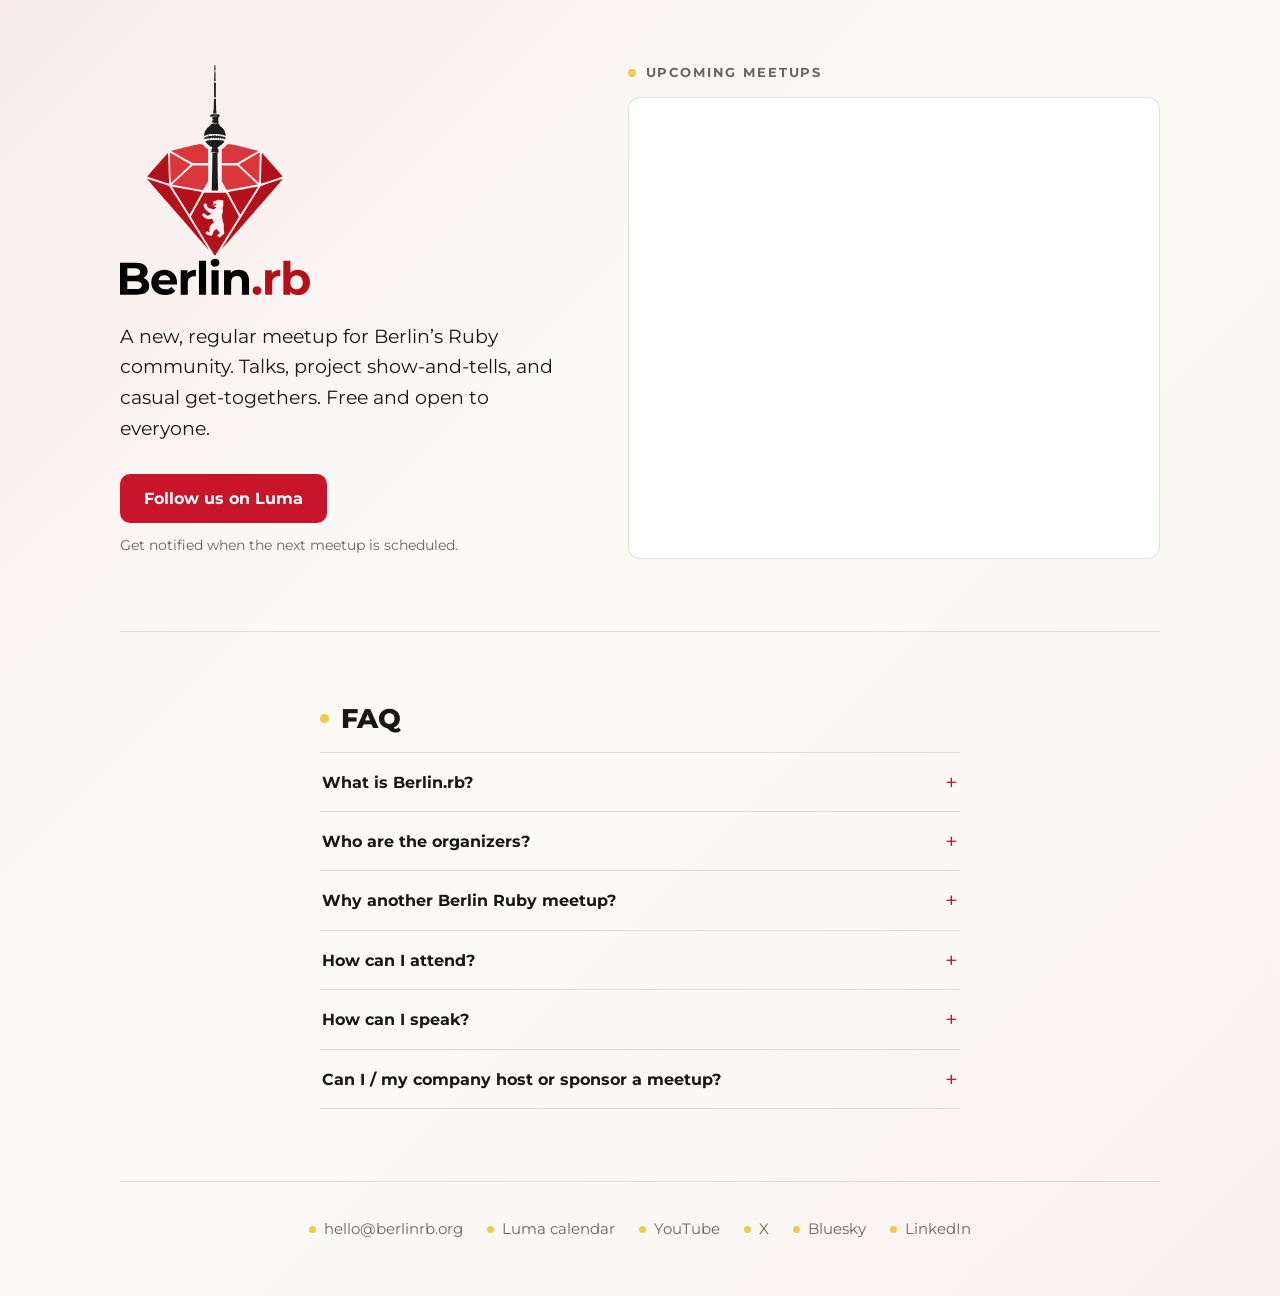
==== index.html @ 0fd2ea1f "Socials" ====
<!doctype html>
<html lang="en">
  <head>
    <meta charset="utf-8">
    <meta name="viewport" content="width=device-width, initial-scale=1">
    <title>Berlin.rb</title>
    <meta name="description" content="Berlin.rb is a new, regular meetup for Berlin's Ruby community. Talks, project show-and-tells, and casual get-togethers. Free and open to everyone.">
    <link rel="icon" href="assets/logo.svg" type="image/svg+xml">
    <!-- Privacy-friendly analytics by Plausible -->
    <script async src="https://stats.paolino.me/js/pa-qYMtzApqYH7-B10ozGrEh.js"></script>
    <script>
      window.plausible=window.plausible||function(){(plausible.q=plausible.q||[]).push(arguments)},plausible.init=plausible.init||function(i){plausible.o=i||{}};
      plausible.init()
    </script>
    <link rel="preconnect" href="https://fonts.googleapis.com">
    <link rel="preconnect" href="https://fonts.gstatic.com" crossorigin>
    <link href="https://fonts.googleapis.com/css2?family=Montserrat:wght@400;700;800&amp;display=swap" rel="stylesheet">
    <link rel="stylesheet" href="styles.css">
  </head>
  <body>
    <main>
      <section class="hero">
        <div class="intro">
          <h1 class="mark"><img class="logo" src="assets/logo.svg" alt="Berlin.rb"></h1>
          <p class="lead">A new, regular meetup for Berlin&rsquo;s Ruby community. Talks, project show-and-tells, and casual get-togethers. Free and open to everyone.</p>
          <div class="actions">
            <a class="button" href="https://luma.com/berlinrb">Follow us on Luma</a>
            <p class="hint">Get notified when the next meetup is scheduled.</p>
          </div>
        </div>

        <div class="events" id="events" aria-labelledby="events-title">
          <h2 class="eyebrow" id="events-title">Upcoming meetups</h2>
          <div class="calendar">
            <iframe
              src="https://luma.com/embed/calendar/cal-21caVAhECUCuGR6/events"
              title="Berlin.rb events calendar on Luma"
              loading="lazy"
              allowfullscreen=""
              aria-hidden="false"
              tabindex="0"
            ></iframe>
          </div>
        </div>
      </section>

      <section id="faq" aria-labelledby="faq-title">
        <h2 id="faq-title">FAQ</h2>
        <div class="faq">
          <details>
            <summary>What is Berlin.rb?</summary>
            <div class="answer">
              <p>Berlin.rb is a new, regular meetup for people who work with or are interested in Ruby, based in Berlin. We host talks, project show-and-tells, and casual get-togethers for the local Ruby community.</p>
            </div>
          </details>

          <details>
            <summary>Who are the organizers?</summary>
            <div class="answer">
              <p>Berlin.rb is organized by:</p>
              <ul class="organizers">
                <li><a href="https://paolino.me">Carmine Paolino</a></li>
                <li><a href="https://www.linkedin.com/in/riko-tertsch-2579772/">Riko Tertsch</a></li>
                <li><a href="https://manuelmeurer.com">Manuel Meurer</a></li>
                <li><a href="https://www.linkedin.com/in/viktorianer">Viktor Schmidt</a></li>
                <li><a href="https://www.linkedin.com/in/nplusp/">Mikita Pridorozhko</a></li>
                <li><a href="https://fractaledmind.com">Stephen Margheim</a></li>
                <li>Olga Borzenko</li>
                <li><a href="https://chikahirotokoro.com">Chikahiro Tokoro</a></li>
                <li><a href="https://www.linkedin.com/in/leonentrup/">Leon Entrup</a></li>
                <li><a href="https://www.linkedin.com/in/emmvs/">Emma Rünzel</a></li>
              </ul>
            </div>
          </details>

          <details>
            <summary>Why another Berlin Ruby meetup?</summary>
            <div class="answer">
              <p>Berlin already has a great, long-running official Ruby User Group, and we&rsquo;re big fans of what they do. But Berlin&rsquo;s Ruby community is large, and we believe the city can support more regular Ruby events again. With Berlin.rb, we want to create more opportunities for people working with (or simply curious about) Ruby to meet up, give talks, share what they&rsquo;re building, and spend time together.</p>
            </div>
          </details>

          <details>
            <summary>How can I attend?</summary>
            <div class="answer">
              <p>Our meetups are free and open to anyone interested in Ruby, regardless of experience level.</p>
              <p>We use Luma to manage our meetups. Follow our <a href="https://luma.com/berlinrb">Luma calendar</a> to be notified when a meetup is scheduled.</p>
              <p>We aim to choose wheelchair accessible venues for our meetups. If a meetup&rsquo;s accessibility isn&rsquo;t mentioned in the description, just reach out beforehand and we&rsquo;ll do what we can to make sure you&rsquo;re accommodated.</p>
            </div>
          </details>

          <details>
            <summary>How can I speak?</summary>
            <div class="answer">
              <p>We&rsquo;re always looking for speakers, whether it&rsquo;s a deep technical talk, a lightning talk about something you built, or a &ldquo;lessons learned&rdquo; story. Reach out to <a href="mailto:hello@berlinrb.org">hello@berlinrb.org</a> with a short pitch (a sentence or two is enough) and we&rsquo;ll get back to you.</p>
            </div>
          </details>

          <details>
            <summary>Can I / my company host or sponsor a meetup?</summary>
            <div class="answer">
              <p>Yes, and we&rsquo;d love to hear from you! We&rsquo;re always looking for companies to:</p>
              <ul>
                <li><strong>Host:</strong> provide a space for an evening meetup (talks + mingling).</li>
                <li><strong>Sponsor:</strong> support food, drinks, swag, or other costs, which helps us keep Berlin.rb free and welcoming for everyone.</li>
              </ul>
              <p>Get in touch at <a href="mailto:hello@berlinrb.org">hello@berlinrb.org</a> if you&rsquo;re interested in either.</p>
            </div>
          </details>
        </div>
      </section>

      <footer class="footer">
        <a href="mailto:hello@berlinrb.org">hello@berlinrb.org</a>
        <a href="https://luma.com/berlinrb">Luma calendar</a>
        <a href="https://www.youtube.com/@berlinrb">YouTube</a>
        <a href="https://x.com/berlinrb_org">X</a>
        <a href="https://bsky.app/profile/berlin-rb.bsky.social">Bluesky</a>
        <a href="https://www.linkedin.com/company/berlinrb">LinkedIn</a>
      </footer>
    </main>
  </body>
</html>
---- styles.css ----
:root {
  color-scheme: light;
  --ink: #171717;
  --muted: #69665f;
  --paper: #fbfaf7;
  --ruby: #c7162b;
  --ruby-deep: #a91224;
  --gold: #f2c94c;
  --line: rgba(23, 23, 23, 0.12);
}

* {
  box-sizing: border-box;
}

html,
body {
  min-height: 100%;
}

html {
  scroll-behavior: smooth;
}

body {
  margin: 0;
  display: grid;
  min-height: 100vh;
  place-items: start center;
  background-color: var(--paper);
  background-image:
    linear-gradient(135deg, rgba(199, 22, 43, 0.065), transparent 36%),
    linear-gradient(315deg, rgba(199, 22, 43, 0.035), transparent 44%);
  background-repeat: no-repeat;
  color: var(--ink);
  font-family:
    "Montserrat", ui-sans-serif, system-ui, -apple-system, BlinkMacSystemFont,
    "Segoe UI", sans-serif;
  line-height: 1.5;
}

main {
  width: min(100% - 48px, 1040px);
  padding: clamp(44px, 7vh, 72px) 0 56px;
}

a {
  color: var(--ruby);
  text-decoration: underline;
  text-decoration-thickness: 1px;
  text-underline-offset: 3px;
}

a:hover {
  text-decoration-thickness: 2px;
}

/* Hero: identity + events, side by side */

.hero {
  display: grid;
  grid-template-columns: minmax(0, 5fr) minmax(0, 6fr);
  gap: clamp(36px, 5vw, 72px);
  align-items: center;
  border-bottom: 1px solid var(--line);
  padding-bottom: clamp(44px, 7vw, 72px);
}

.mark {
  margin: 0;
}

.logo {
  display: block;
  width: min(190px, 52vw);
  height: auto;
}

.lead {
  margin: 26px 0 0;
  max-width: 44ch;
  font-size: clamp(1.05rem, 1.5vw, 1.25rem);
  line-height: 1.6;
}

.actions {
  margin-top: 30px;
}

.button {
  display: inline-block;
  background: var(--ruby);
  color: #fff;
  font-weight: 700;
  font-size: 0.98rem;
  padding: 13px 24px;
  border-radius: 10px;
  text-decoration: none;
}

.button:hover {
  background: var(--ruby-deep);
  text-decoration: none;
}

.hint {
  margin: 12px 0 0;
  color: var(--muted);
  font-size: 0.9rem;
}

.eyebrow {
  display: flex;
  align-items: center;
  gap: 10px;
  margin: 0 0 14px;
  color: var(--muted);
  font-size: 0.82rem;
  font-weight: 700;
  letter-spacing: 0.14em;
  text-transform: uppercase;
}

.eyebrow::before {
  width: 8px;
  height: 8px;
  border-radius: 50%;
  background: var(--gold);
  content: "";
}

.calendar {
  overflow: hidden;
  border: 1px solid var(--line);
  border-radius: 12px;
  background: #fff;
}

.calendar iframe {
  display: block;
  width: 100%;
  height: 460px;
  border: 0;
}

/* FAQ */

#faq {
  border-bottom: 1px solid var(--line);
  padding: clamp(44px, 7vw, 72px) 0;
}

#faq h2 {
  display: flex;
  align-items: center;
  gap: 12px;
  margin: 0 auto 18px;
  max-width: 640px;
  font-size: clamp(1.4rem, 3vw, 1.7rem);
  font-weight: 800;
  line-height: 1.1;
}

#faq h2::before {
  width: 9px;
  height: 9px;
  border-radius: 50%;
  background: var(--gold);
  content: "";
}

.faq {
  max-width: 640px;
  margin-inline: auto;
  border-top: 1px solid var(--line);
}

.faq details {
  border-bottom: 1px solid var(--line);
}

.faq summary {
  display: flex;
  align-items: baseline;
  justify-content: space-between;
  gap: 16px;
  padding: 18px 2px;
  font-weight: 700;
  font-size: 1.02rem;
  line-height: 1.35;
  cursor: pointer;
  list-style: none;
}

.faq summary::-webkit-details-marker {
  display: none;
}

.faq summary::after {
  flex: none;
  align-self: center;
  color: var(--ruby);
  font-size: 1.4rem;
  font-weight: 400;
  line-height: 1;
  transition: transform 0.2s ease;
  content: "+";
}

.faq details[open] summary::after {
  transform: rotate(45deg);
}

.faq summary:hover {
  color: var(--ruby);
}

.faq .answer {
  padding: 0 2px 22px;
  color: var(--muted);
}

.faq .answer p {
  margin: 0 0 14px;
}

.faq .answer p:last-child {
  margin-bottom: 0;
}

.faq .answer ul {
  margin: 0 0 14px;
  padding-left: 22px;
}

.faq .answer ul:last-child {
  margin-bottom: 0;
}

.faq .answer li {
  margin-bottom: 6px;
}

.faq .answer strong {
  color: var(--ink);
  font-weight: 700;
}

.faq .organizers {
  columns: 2;
  column-gap: 32px;
}

/* Footer */

.footer {
  display: flex;
  flex-wrap: wrap;
  justify-content: center;
  gap: 10px 24px;
  margin-top: 36px;
  color: var(--muted);
  font-size: 0.92rem;
}

.footer a {
  color: inherit;
  display: inline-flex;
  align-items: center;
  gap: 8px;
  min-width: 0;
  overflow-wrap: anywhere;
  text-decoration: none;
}

.footer a:hover {
  color: var(--ink);
}

.footer a::before {
  width: 7px;
  height: 7px;
  border-radius: 50%;
  background: var(--gold);
  content: "";
}

/* Small screens: stack the hero, center the identity */

@media (max-width: 840px) {
  .hero {
    grid-template-columns: 1fr;
    gap: 40px;
    text-align: center;
  }

  .logo {
    margin-inline: auto;
  }

  .lead {
    margin-inline: auto;
  }

  .eyebrow {
    justify-content: center;
  }

  .calendar iframe {
    height: 420px;
  }
}

@media (max-width: 480px) {
  .faq .organizers {
    columns: 1;
  }
}
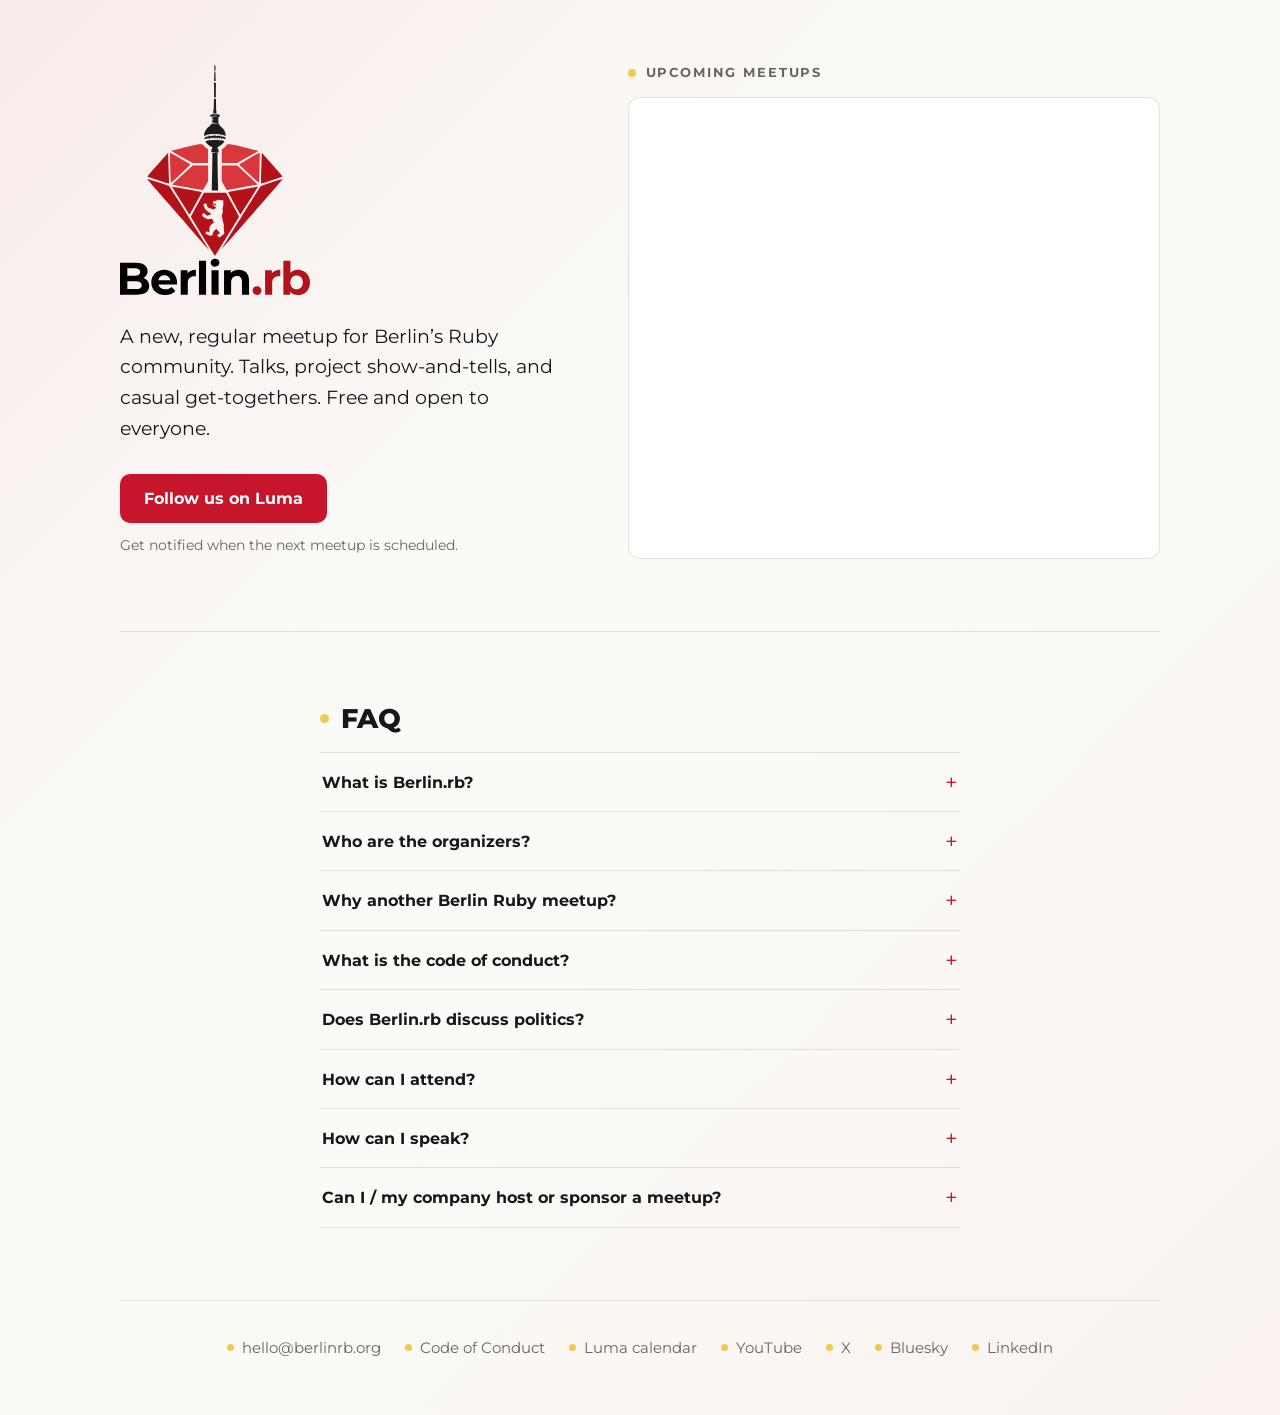
==== commit 5c6adefd: "Added politics and coc to faq" ====
--- a/index.html
+++ b/index.html
@@ -80,6 +80,23 @@
             </div>
           </details>
 
+          <details id="code-of-conduct">
+            <summary>What is the code of conduct?</summary>
+            <div class="answer">
+              <p>Berlin.rb adopts the <a href="https://www.ruby-lang.org/en/conduct/">Ruby Community Conduct Guideline</a>. It applies equally to attendees and organizers in our official channels and shared event spaces.</p>
+              <p>Be tolerant of opposing views, avoid personal attacks and disparaging remarks, assume good intentions, and do not harass others. Anyone asked to stop unacceptable or disruptive behaviour is expected to comply. Organizers may ask anyone who does not comply to leave an event or official channel.</p>
+              <p>If you experience or witness concerning conduct at a Berlin.rb event, tell an organizer in person or email <a href="mailto:hello@berlinrb.org">hello@berlinrb.org</a>. Reports of harassment or specific incidents will be heard and addressed; they are not considered political debate.</p>
+            </div>
+          </details>
+
+          <details>
+            <summary>Does Berlin.rb discuss politics?</summary>
+            <div class="answer">
+              <p>Berlin.rb is a Ruby meetup, not a political forum. We take no political or ideological positions, and political discussions are not permitted in our official channels or shared event spaces&mdash;including controversies involving people or companies from the Ruby community.</p>
+              <p>Nobody is required to demonstrate political alignment to participate. We care about people&rsquo;s interest in Ruby and their conduct towards others.</p>
+            </div>
+          </details>
+
           <details>
             <summary>How can I attend?</summary>
             <div class="answer">
@@ -112,10 +129,11 @@
 
       <footer class="footer">
         <a href="mailto:hello@berlinrb.org">hello@berlinrb.org</a>
+        <a href="#code-of-conduct">Code of Conduct</a>
         <a href="https://luma.com/berlinrb">Luma calendar</a>
         <a href="https://www.youtube.com/@berlinrb">YouTube</a>
         <a href="https://x.com/berlinrb_org">X</a>
-        <a href="https://bsky.app/profile/berlin-rb.bsky.social">Bluesky</a>
+        <a href="https://bsky.app/profile/berlinrb.bsky.social">Bluesky</a>
         <a href="https://www.linkedin.com/company/berlinrb">LinkedIn</a>
       </footer>
     </main>
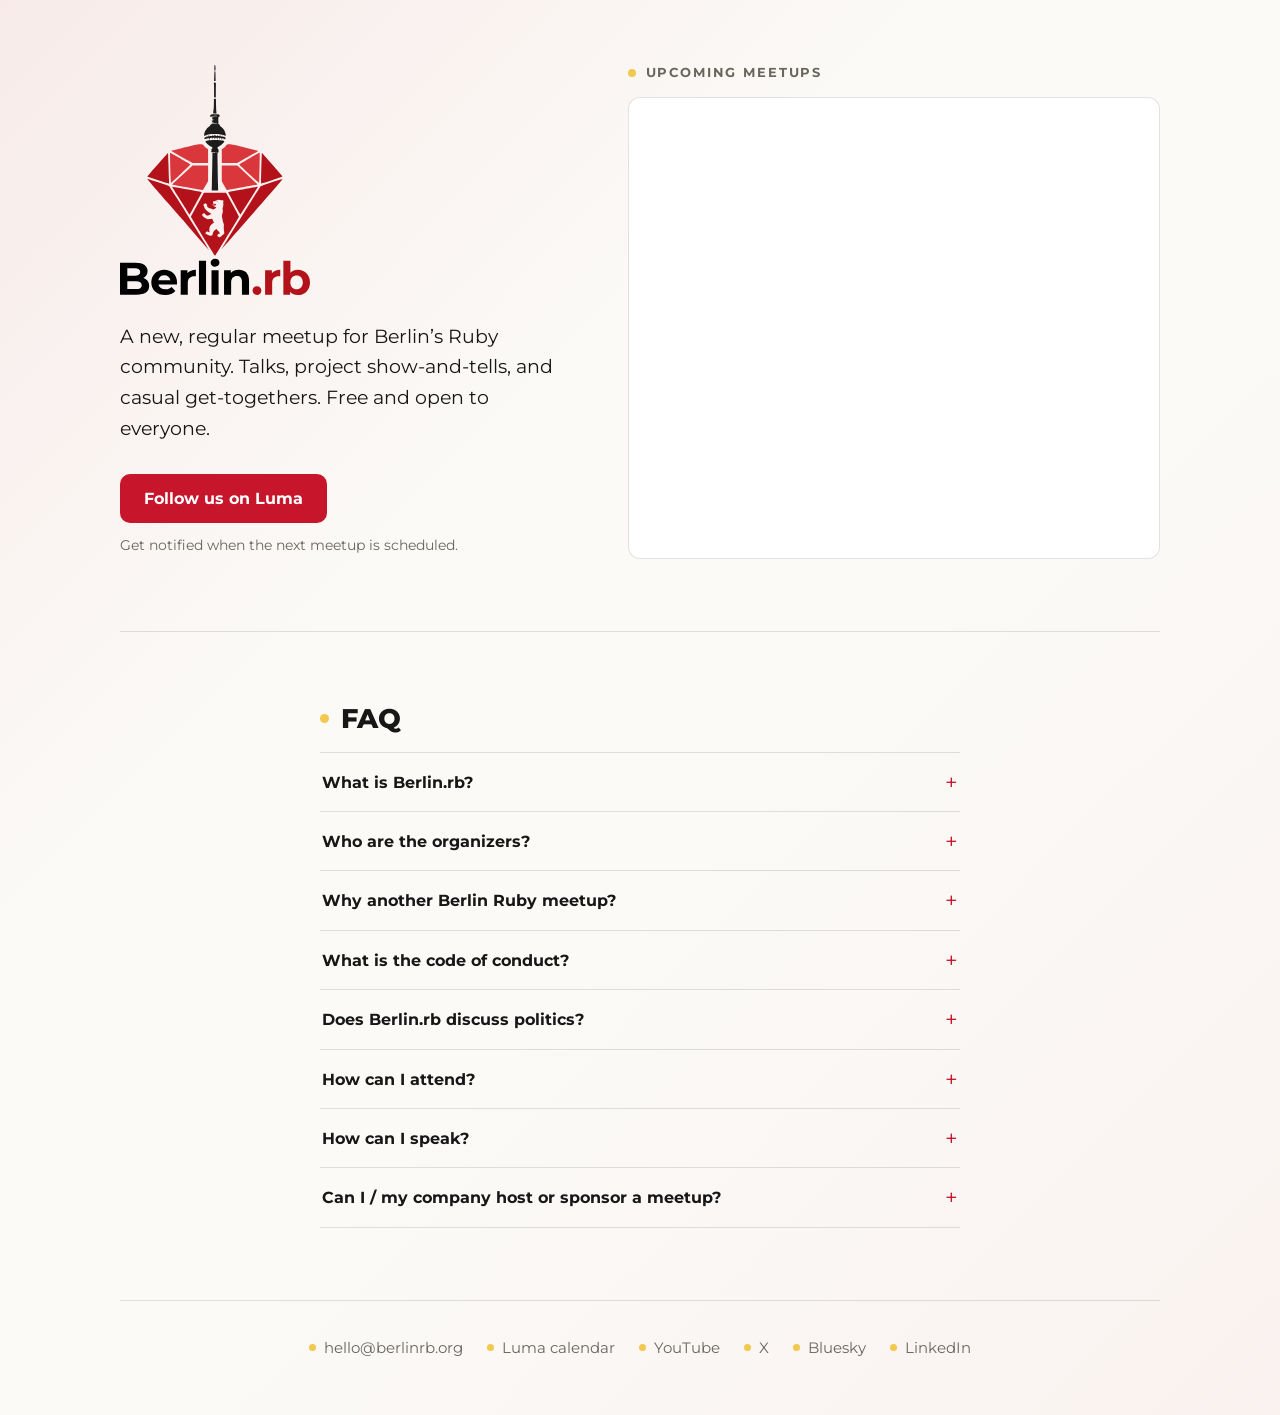
==== commit ab655352: "No emdashes" ====
--- a/index.html
+++ b/index.html
@@ -92,7 +92,7 @@
           <details>
             <summary>Does Berlin.rb discuss politics?</summary>
             <div class="answer">
-              <p>Berlin.rb is a Ruby meetup, not a political forum. We take no political or ideological positions, and political discussions are not permitted in our official channels or shared event spaces&mdash;including controversies involving people or companies from the Ruby community.</p>
+              <p>Berlin.rb is a Ruby meetup, not a political forum. We take no political or ideological positions, and political discussions are not permitted in our official channels or shared event spaces. This includes controversies involving people or companies from the Ruby community.</p>
               <p>Nobody is required to demonstrate political alignment to participate. We care about people&rsquo;s interest in Ruby and their conduct towards others.</p>
             </div>
           </details>
@@ -129,7 +129,6 @@
 
       <footer class="footer">
         <a href="mailto:hello@berlinrb.org">hello@berlinrb.org</a>
-        <a href="#code-of-conduct">Code of Conduct</a>
         <a href="https://luma.com/berlinrb">Luma calendar</a>
         <a href="https://www.youtube.com/@berlinrb">YouTube</a>
         <a href="https://x.com/berlinrb_org">X</a>
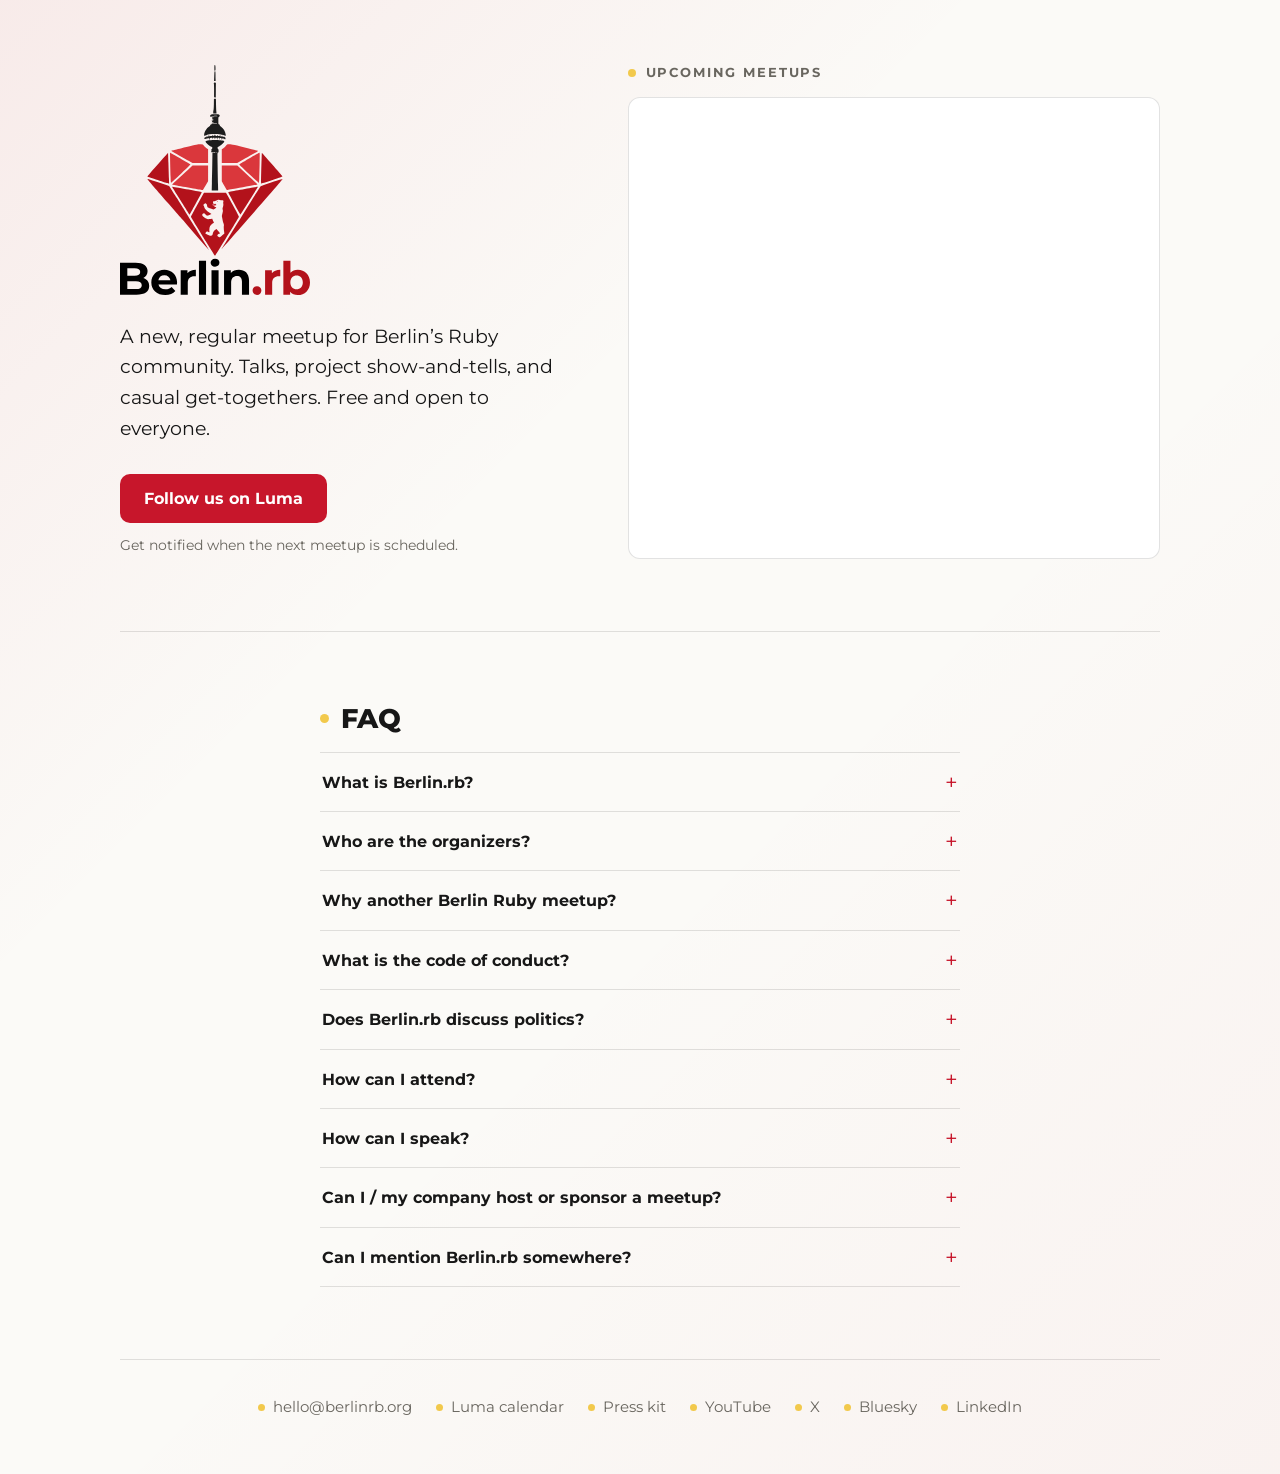
==== commit 03fa353c: "Press kit" ====
--- a/index.html
+++ b/index.html
@@ -124,13 +124,21 @@
               <p>Get in touch at <a href="mailto:hello@berlinrb.org">hello@berlinrb.org</a> if you&rsquo;re interested in either.</p>
             </div>
           </details>
+
+          <details>
+            <summary>Can I mention Berlin.rb somewhere?</summary>
+            <div class="answer">
+              <p>Please do. Our <a href="press/">press kit</a> has the logo in every format we have, a short description you can paste into a newsletter, a slide, or a Slack message without editing, and the facts that stay the same from month to month.</p>
+            </div>
+          </details>
         </div>
       </section>
 
       <footer class="footer">
         <a href="mailto:hello@berlinrb.org">hello@berlinrb.org</a>
         <a href="https://luma.com/berlinrb">Luma calendar</a>
-        <a href="https://www.youtube.com/@berlinrb">YouTube</a>
+        <a href="press/">Press kit</a>
+        <a href="https://www.youtube.com/@berlinrb_org">YouTube</a>
         <a href="https://x.com/berlinrb_org">X</a>
         <a href="https://bsky.app/profile/berlinrb.bsky.social">Bluesky</a>
         <a href="https://www.linkedin.com/company/berlinrb">LinkedIn</a>
--- a/styles.css
+++ b/styles.css
@@ -302,7 +302,7 @@
     margin-inline: auto;
   }
 
-  .eyebrow {
+  .hero .eyebrow {
     justify-content: center;
   }
 
@@ -316,3 +316,224 @@
     columns: 1;
   }
 }
+
+/* Press kit */
+
+.press-hero {
+  border-bottom: 1px solid var(--line);
+  padding-bottom: clamp(36px, 5vw, 56px);
+}
+
+.press-hero .lead {
+  max-width: 58ch;
+}
+
+.press-hero h1 {
+  margin: 14px 0 0;
+  font-size: clamp(1.9rem, 4.5vw, 2.6rem);
+  font-weight: 800;
+  line-height: 1.1;
+}
+
+.back {
+  display: inline-flex;
+  align-items: center;
+  gap: 8px;
+  color: var(--muted);
+  font-size: 0.92rem;
+  text-decoration: none;
+}
+
+.back::before {
+  width: 7px;
+  height: 7px;
+  border-radius: 50%;
+  background: var(--gold);
+  content: "";
+}
+
+.back:hover {
+  color: var(--ink);
+}
+
+.press-section {
+  border-bottom: 1px solid var(--line);
+  padding: clamp(32px, 5vw, 48px) 0;
+}
+
+.logo-grid {
+  display: grid;
+  grid-template-columns: repeat(auto-fit, minmax(230px, 1fr));
+  gap: 24px;
+}
+
+.logo-card {
+  display: flex;
+  flex-direction: column;
+}
+
+.logo-card h3 {
+  margin: 16px 0 4px;
+  font-size: 1rem;
+  font-weight: 700;
+}
+
+.logo-card p {
+  margin: 0;
+  color: var(--muted);
+  font-size: 0.92rem;
+}
+
+.preview {
+  display: flex;
+  align-items: center;
+  justify-content: center;
+  height: 260px;
+  padding: 22px;
+  border: 1px solid var(--line);
+  border-radius: 12px;
+}
+
+.preview img {
+  max-height: 100%;
+  max-width: 100%;
+}
+
+.preview-light,
+.preview-square {
+  background: #fff;
+}
+
+.preview-dark {
+  background: #14161a;
+  border-color: #14161a;
+}
+
+.preview-square img {
+  outline: 1px dashed var(--line);
+}
+
+.logo-card .downloads {
+  margin-top: auto;
+  padding-top: 14px;
+}
+
+.downloads {
+  display: flex;
+  flex-wrap: wrap;
+  gap: 8px;
+}
+
+.downloads a {
+  border: 1px solid var(--line);
+  border-radius: 999px;
+  padding: 6px 13px;
+  color: var(--ink);
+  font-size: 0.86rem;
+  text-decoration: none;
+}
+
+.downloads a:hover {
+  border-color: var(--ruby);
+  color: var(--ruby);
+}
+
+.note {
+  margin: 0;
+  max-width: 68ch;
+  color: var(--muted);
+  font-size: 0.95rem;
+}
+
+.logo-grid + .note {
+  margin-top: 22px;
+}
+
+.copyblock {
+  margin-top: 18px;
+  border: 1px solid var(--line);
+  border-radius: 12px;
+  background: #fff;
+  padding: 18px 20px;
+}
+
+.copyblock:first-of-type {
+  margin-top: 0;
+}
+
+.copyblock-head {
+  display: flex;
+  align-items: center;
+  justify-content: space-between;
+  gap: 16px;
+  margin-bottom: 10px;
+}
+
+.copyblock h3 {
+  margin: 0;
+  color: var(--muted);
+  font-size: 0.8rem;
+  font-weight: 700;
+  letter-spacing: 0.12em;
+  text-transform: uppercase;
+}
+
+.copyblock p {
+  margin: 0;
+  max-width: 68ch;
+}
+
+.copy {
+  flex: none;
+  border: 1px solid var(--line);
+  border-radius: 8px;
+  background: transparent;
+  padding: 5px 12px;
+  color: var(--muted);
+  font-family: inherit;
+  font-size: 0.84rem;
+  font-weight: 700;
+  cursor: pointer;
+}
+
+.copy:hover {
+  border-color: var(--ruby);
+  color: var(--ruby);
+}
+
+.facts {
+  display: grid;
+  grid-template-columns: 160px minmax(0, 1fr);
+  gap: 0;
+  margin: 0;
+  max-width: 720px;
+}
+
+.facts dt {
+  padding: 12px 0;
+  border-top: 1px solid var(--line);
+  font-weight: 700;
+  font-size: 0.95rem;
+}
+
+.facts dd {
+  margin: 0;
+  padding: 12px 0;
+  border-top: 1px solid var(--line);
+  color: var(--muted);
+}
+
+@media (max-width: 560px) {
+  .facts {
+    grid-template-columns: 1fr;
+  }
+
+  .facts dt {
+    padding-bottom: 0;
+  }
+
+  .facts dd {
+    padding-top: 4px;
+    border-top: 0;
+  }
+}
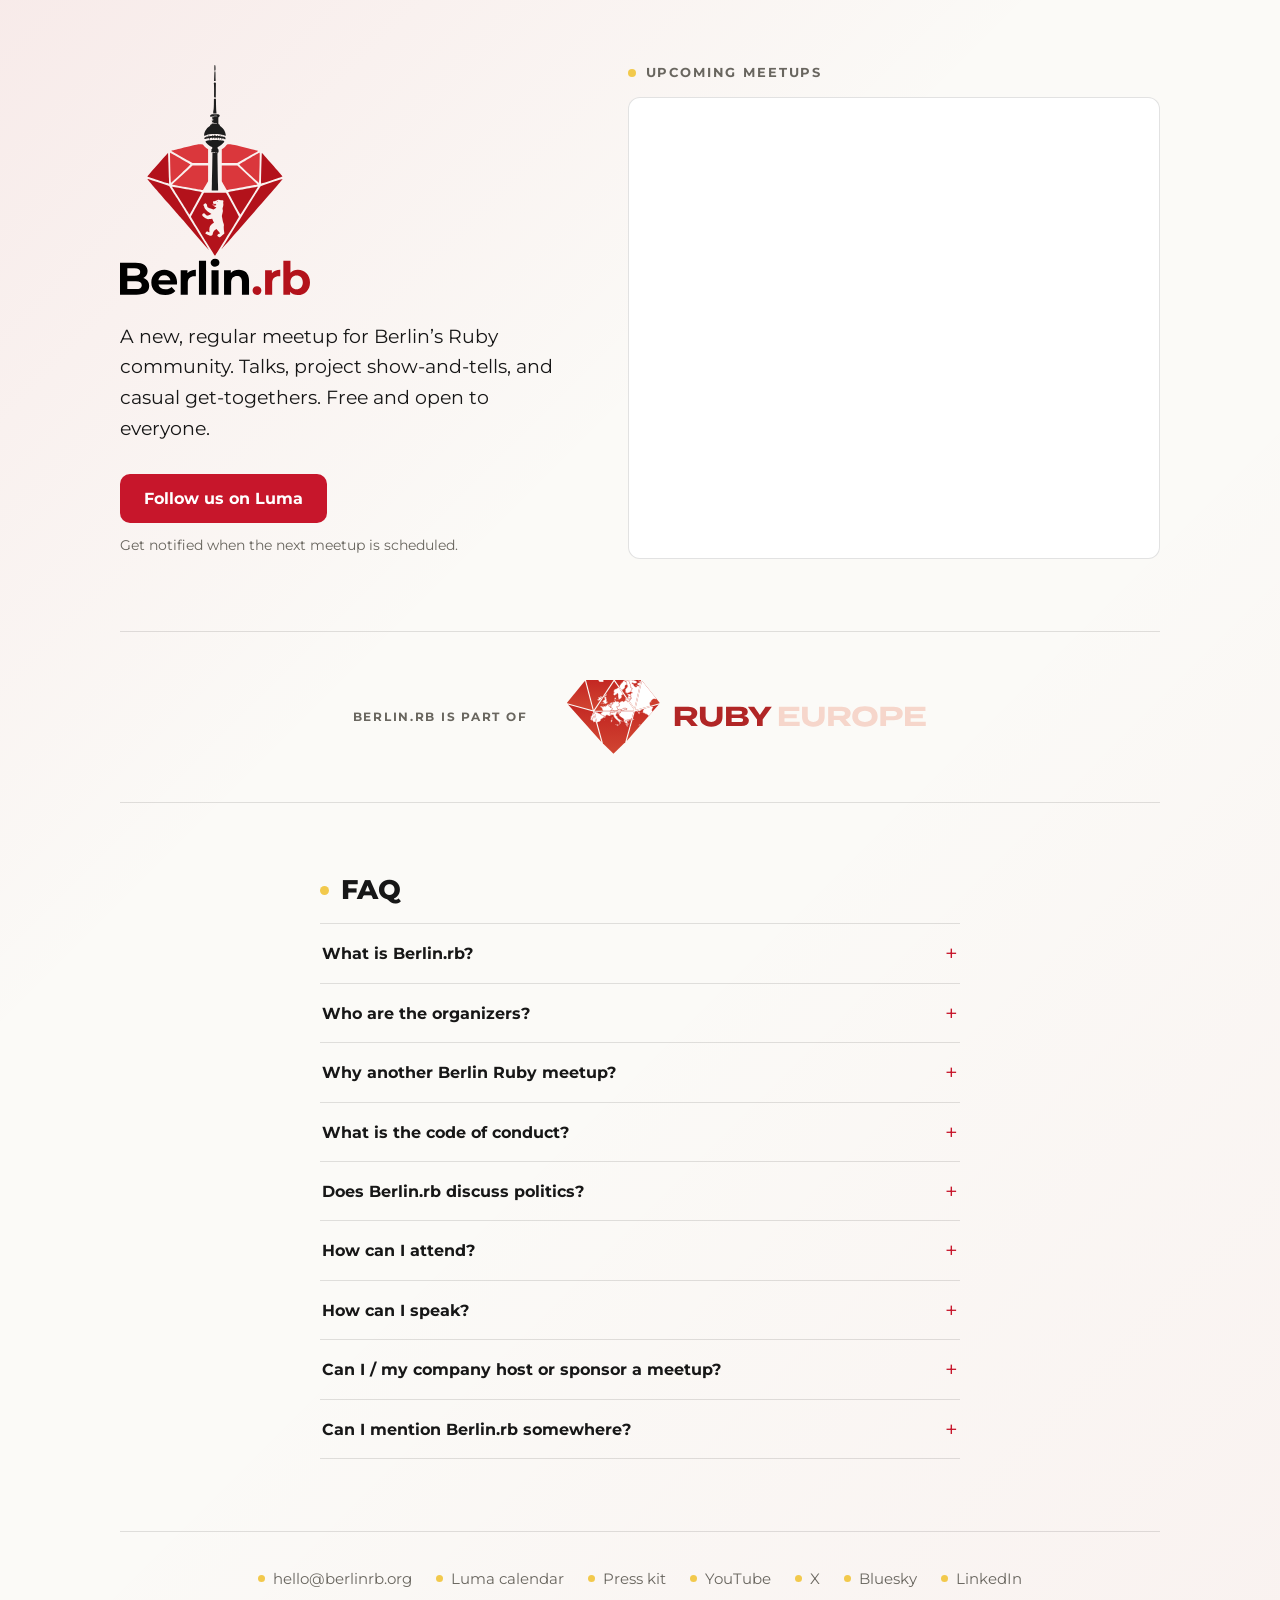
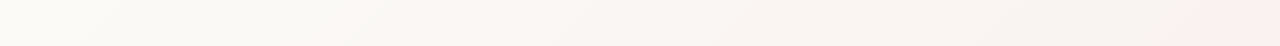
==== commit 7108962d: "Added Ruby Europe affiliation" ====
--- a/index.html
+++ b/index.html
@@ -3,25 +3,194 @@
   <head>
     <meta charset="utf-8">
     <meta name="viewport" content="width=device-width, initial-scale=1">
-    <title>Berlin.rb</title>
-    <meta name="description" content="Berlin.rb is a new, regular meetup for Berlin's Ruby community. Talks, project show-and-tells, and casual get-togethers. Free and open to everyone.">
+    <title>Berlin.rb &middot; Ruby Meetup for the Berlin Ruby Community</title>
+    <meta name="description" content="Berlin.rb is a regular Ruby meetup for the Berlin Ruby community. Talks, project show-and-tells, and casual get-togethers. Free and open to everyone.">
+    <link rel="canonical" href="https://berlinrb.org/">
+    <meta name="theme-color" content="#fbfaf7">
     <link rel="icon" href="assets/logo.svg" type="image/svg+xml">
+    <link rel="apple-touch-icon" href="assets/apple-touch-icon.png">
+
+    <meta property="og:type" content="website">
+    <meta property="og:site_name" content="Berlin.rb">
+    <meta property="og:locale" content="en_GB">
+    <meta property="og:url" content="https://berlinrb.org/">
+    <meta property="og:title" content="Berlin.rb &middot; Ruby Meetup for the Berlin Ruby Community">
+    <meta property="og:description" content="Berlin.rb is a regular Ruby meetup for the Berlin Ruby community. Talks, project show-and-tells, and casual get-togethers. Free and open to everyone.">
+    <meta property="og:image" content="https://berlinrb.org/assets/og.png">
+    <meta property="og:image:type" content="image/png">
+    <meta property="og:image:width" content="1200">
+    <meta property="og:image:height" content="630">
+    <meta property="og:image:alt" content="Berlin.rb: Ruby meetup for the Berlin Ruby community">
+
+    <meta name="twitter:card" content="summary_large_image">
+    <meta name="twitter:site" content="@berlinrb_org">
+    <meta name="twitter:title" content="Berlin.rb &middot; Ruby Meetup for the Berlin Ruby Community">
+    <meta name="twitter:description" content="Berlin.rb is a regular Ruby meetup for the Berlin Ruby community. Talks, project show-and-tells, and casual get-togethers. Free and open to everyone.">
+    <meta name="twitter:image" content="https://berlinrb.org/assets/og.png">
+    <meta name="twitter:image:alt" content="Berlin.rb: Ruby meetup for the Berlin Ruby community">
     <!-- Privacy-friendly analytics by Plausible -->
     <script async src="https://stats.paolino.me/js/pa-qYMtzApqYH7-B10ozGrEh.js"></script>
     <script>
       window.plausible=window.plausible||function(){(plausible.q=plausible.q||[]).push(arguments)},plausible.init=plausible.init||function(i){plausible.o=i||{}};
       plausible.init()
     </script>
+    <link rel="preconnect" href="https://luma.com">
     <link rel="preconnect" href="https://fonts.googleapis.com">
     <link rel="preconnect" href="https://fonts.gstatic.com" crossorigin>
     <link href="https://fonts.googleapis.com/css2?family=Montserrat:wght@400;700;800&amp;display=swap" rel="stylesheet">
     <link rel="stylesheet" href="styles.css">
+    <script type="application/ld+json">
+    {
+      "@context": "https://schema.org",
+      "@graph": [
+        {
+          "@type": "Organization",
+          "@id": "https://berlinrb.org/#organization",
+          "name": "Berlin.rb",
+          "alternateName": [
+            "Berlin Ruby Meetup",
+            "Berlin Ruby Community",
+            "BerlinRB"
+          ],
+          "url": "https://berlinrb.org/",
+          "description": "Berlin.rb is a regular Ruby meetup for the Berlin Ruby community. Talks, project show-and-tells, and casual get-togethers. Free and open to everyone.",
+          "email": "hello@berlinrb.org",
+          "logo": {
+            "@type": "ImageObject",
+            "url": "https://berlinrb.org/assets/logo.png",
+            "width": 1200,
+            "height": 1451
+          },
+          "image": "https://berlinrb.org/assets/og.png",
+          "knowsAbout": [
+            "Ruby",
+            "Ruby on Rails",
+            "Ruby programming language"
+          ],
+          "areaServed": {
+            "@type": "City",
+            "name": "Berlin",
+            "address": {
+              "@type": "PostalAddress",
+              "addressLocality": "Berlin",
+              "addressCountry": "DE"
+            }
+          },
+          "sameAs": [
+            "https://luma.com/berlinrb",
+            "https://www.youtube.com/@berlinrb_org",
+            "https://x.com/berlinrb_org",
+            "https://bsky.app/profile/berlinrb.bsky.social",
+            "https://www.linkedin.com/company/berlinrb"
+          ]
+        },
+        {
+          "@type": "WebSite",
+          "@id": "https://berlinrb.org/#website",
+          "url": "https://berlinrb.org/",
+          "name": "Berlin.rb",
+          "description": "Berlin.rb is a regular Ruby meetup for the Berlin Ruby community. Talks, project show-and-tells, and casual get-togethers. Free and open to everyone.",
+          "inLanguage": "en",
+          "publisher": {
+            "@id": "https://berlinrb.org/#organization"
+          }
+        },
+        {
+          "@type": "FAQPage",
+          "@id": "https://berlinrb.org/#faq",
+          "url": "https://berlinrb.org/#faq",
+          "name": "Berlin.rb · Ruby Meetup for the Berlin Ruby Community",
+          "isPartOf": {
+            "@id": "https://berlinrb.org/#website"
+          },
+          "about": {
+            "@id": "https://berlinrb.org/#organization"
+          },
+          "inLanguage": "en",
+          "mainEntity": [
+            {
+              "@type": "Question",
+              "name": "What is Berlin.rb?",
+              "acceptedAnswer": {
+                "@type": "Answer",
+                "text": "Berlin.rb is a new, regular meetup for people who work with or are interested in Ruby, based in Berlin. We host talks, project show-and-tells, and casual get-togethers for the local Ruby community."
+              }
+            },
+            {
+              "@type": "Question",
+              "name": "Who are the organizers?",
+              "acceptedAnswer": {
+                "@type": "Answer",
+                "text": "Berlin.rb is organized by Carmine Paolino, Riko Tertsch, Manuel Meurer, Viktor Schmidt, Mikita Pridorozhko, Stephen Margheim, Olga Borzenko, Chikahiro Tokoro, Leon Entrup, and Emma Rünzel."
+              }
+            },
+            {
+              "@type": "Question",
+              "name": "Why another Berlin Ruby meetup?",
+              "acceptedAnswer": {
+                "@type": "Answer",
+                "text": "Berlin already has a great, long-running official Ruby User Group, and we are big fans of what they do. But Berlin's Ruby community is large, and we believe the city can support more regular Ruby events again. With Berlin.rb, we want to create more opportunities for people working with (or simply curious about) Ruby to meet up, give talks, share what they are building, and spend time together."
+              }
+            },
+            {
+              "@type": "Question",
+              "name": "What is the code of conduct?",
+              "acceptedAnswer": {
+                "@type": "Answer",
+                "text": "Berlin.rb adopts the Ruby Community Conduct Guideline. It applies equally to attendees and organizers in our official channels and shared event spaces. Be tolerant of opposing views, avoid personal attacks and disparaging remarks, assume good intentions, and do not harass others. Anyone asked to stop unacceptable or disruptive behaviour is expected to comply. Organizers may ask anyone who does not comply to leave an event or official channel. If you experience or witness concerning conduct at a Berlin.rb event, tell an organizer in person or email hello@berlinrb.org."
+              }
+            },
+            {
+              "@type": "Question",
+              "name": "Does Berlin.rb discuss politics?",
+              "acceptedAnswer": {
+                "@type": "Answer",
+                "text": "Berlin.rb is a Ruby meetup, not a political forum. We take no political or ideological positions, and political discussions are not permitted in our official channels or shared event spaces. This includes controversies involving people or companies from the Ruby community. Nobody is required to demonstrate political alignment to participate. We care about people's interest in Ruby and their conduct towards others."
+              }
+            },
+            {
+              "@type": "Question",
+              "name": "How can I attend?",
+              "acceptedAnswer": {
+                "@type": "Answer",
+                "text": "Our meetups are free and open to anyone interested in Ruby, regardless of experience level. We use Luma to manage our meetups. Follow our Luma calendar at luma.com/berlinrb to be notified when a meetup is scheduled. We aim to choose wheelchair accessible venues for our meetups. If a meetup's accessibility is not mentioned in the description, just reach out beforehand and we will do what we can to make sure you are accommodated."
+              }
+            },
+            {
+              "@type": "Question",
+              "name": "How can I speak at Berlin.rb?",
+              "acceptedAnswer": {
+                "@type": "Answer",
+                "text": "We are always looking for speakers, whether it is a deep technical talk, a lightning talk about something you built, or a lessons learned story. Reach out to hello@berlinrb.org with a short pitch (a sentence or two is enough) and we will get back to you."
+              }
+            },
+            {
+              "@type": "Question",
+              "name": "Can I or my company host or sponsor a meetup?",
+              "acceptedAnswer": {
+                "@type": "Answer",
+                "text": "Yes. We are always looking for companies to host, by providing a space for an evening meetup of talks and mingling, and to sponsor, by supporting food, drinks, swag, or other costs, which helps us keep Berlin.rb free and welcoming for everyone. Get in touch at hello@berlinrb.org if you are interested in either."
+              }
+            },
+            {
+              "@type": "Question",
+              "name": "Can I mention Berlin.rb somewhere?",
+              "acceptedAnswer": {
+                "@type": "Answer",
+                "text": "Please do. Our press kit at berlinrb.org/press has the logo in every format we have, a short description you can paste into a newsletter, a slide, or a Slack message without editing, and the facts that stay the same from month to month."
+              }
+            }
+          ]
+        }
+      ]
+    }
+    </script>
   </head>
   <body>
     <main>
       <section class="hero">
         <div class="intro">
-          <h1 class="mark"><img class="logo" src="assets/logo.svg" alt="Berlin.rb"></h1>
+          <h1 class="mark"><img class="logo" src="assets/logo.svg" alt="Berlin.rb" width="666" height="805"><span class="visually-hidden">Ruby meetup for the Berlin Ruby community</span></h1>
           <p class="lead">A new, regular meetup for Berlin&rsquo;s Ruby community. Talks, project show-and-tells, and casual get-togethers. Free and open to everyone.</p>
           <div class="actions">
             <a class="button" href="https://luma.com/berlinrb">Follow us on Luma</a>
@@ -44,6 +213,13 @@
         </div>
       </section>
 
+      <section class="network" aria-label="Community network">
+        <a class="ruby-europe-banner" href="https://rubyeurope.com/" aria-label="Berlin.rb is part of Ruby Europe. Visit Ruby Europe.">
+          <span class="ruby-europe-label">Berlin.rb is part of</span>
+          <img src="assets/ruby-europe-logo.svg" alt="Ruby Europe" width="829" height="172">
+        </a>
+      </section>
+
       <section id="faq" aria-labelledby="faq-title">
         <h2 id="faq-title">FAQ</h2>
         <div class="faq">
--- a/styles.css
+++ b/styles.css
@@ -55,6 +55,20 @@
   text-decoration-thickness: 2px;
 }
 
+/* Text that belongs to the document but not on the screen */
+
+.visually-hidden {
+  position: absolute;
+  width: 1px;
+  height: 1px;
+  margin: -1px;
+  padding: 0;
+  overflow: hidden;
+  clip-path: inset(50%);
+  white-space: nowrap;
+  border: 0;
+}
+
 /* Hero: identity + events, side by side */
 
 .hero {
@@ -141,6 +155,43 @@
   width: 100%;
   height: 460px;
   border: 0;
+}
+
+/* Community network */
+
+.network {
+  border-bottom: 1px solid var(--line);
+  padding: clamp(28px, 4vw, 40px) 0;
+}
+
+.ruby-europe-banner {
+  display: flex;
+  align-items: center;
+  justify-content: center;
+  gap: clamp(20px, 4vw, 40px);
+  padding: 8px 0;
+  color: var(--ink);
+  text-decoration: none;
+}
+
+.ruby-europe-banner:focus-visible {
+  outline: 3px solid rgba(199, 22, 43, 0.3);
+  outline-offset: 4px;
+}
+
+.ruby-europe-label {
+  flex: none;
+  color: var(--muted);
+  font-size: 0.78rem;
+  font-weight: 700;
+  letter-spacing: 0.14em;
+  text-transform: uppercase;
+}
+
+.ruby-europe-banner img {
+  display: block;
+  width: min(42vw, 360px);
+  height: auto;
 }
 
 /* FAQ */
@@ -309,6 +360,15 @@
   .calendar iframe {
     height: 420px;
   }
+
+  .ruby-europe-banner {
+    flex-direction: column;
+    gap: 14px;
+  }
+
+  .ruby-europe-banner img {
+    width: min(100%, 300px);
+  }
 }
 
 @media (max-width: 480px) {
